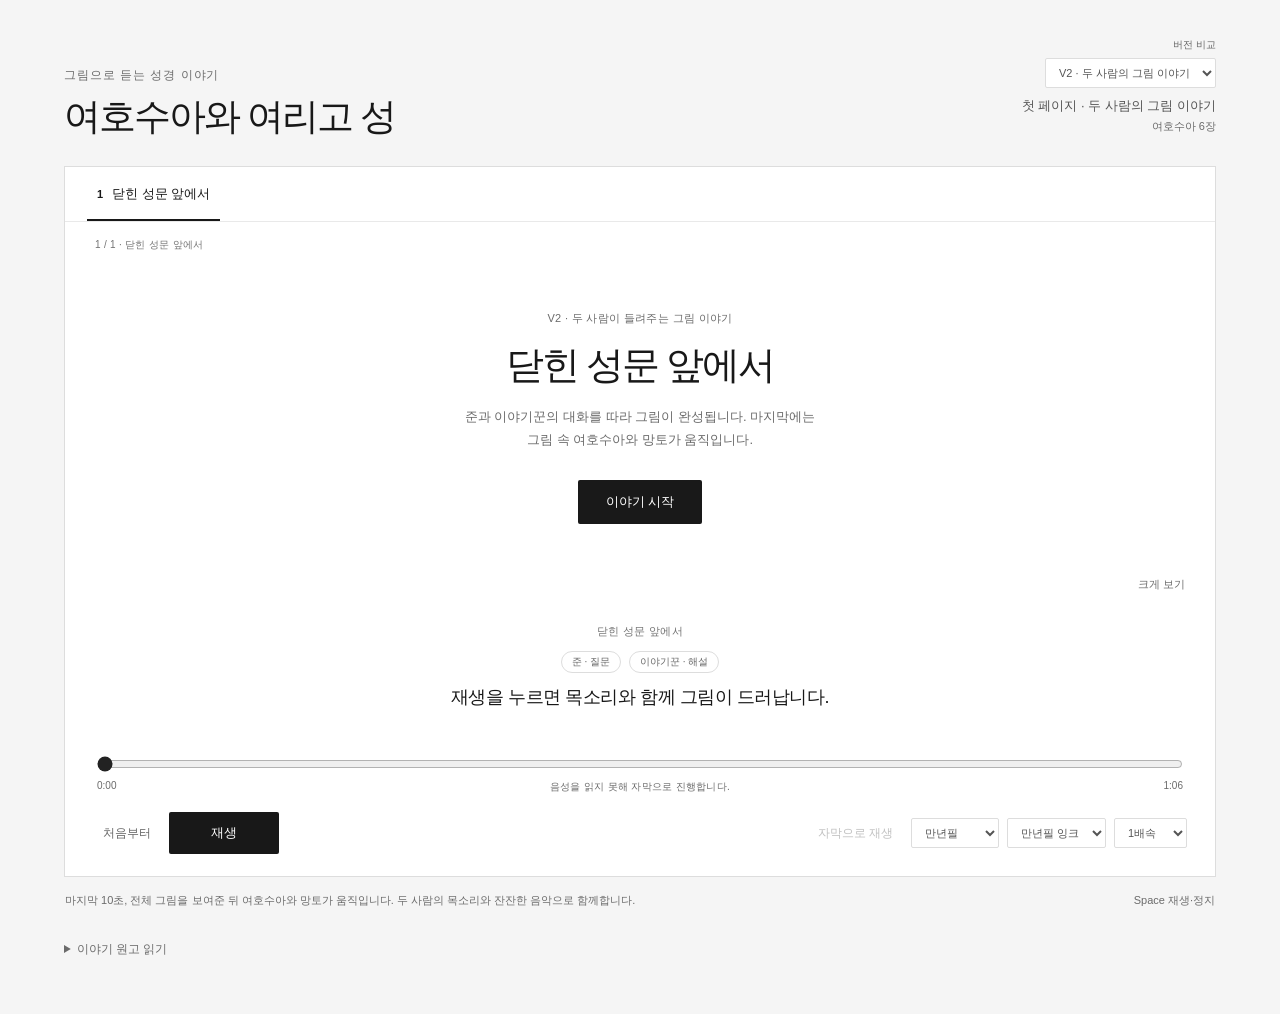
==== index.html @ b448f4a0 "Publish J001 with mobile V2 default and V1 comparison" ====
<!doctype html>
<html lang="ko">
<head>
<meta charset="utf-8"><meta name="viewport" content="width=device-width,initial-scale=1">
<meta http-equiv="refresh" content="0;url=./v2/index.html">
<title>여호수아와 여리고 성 · 그림 이야기</title>
<link rel="icon" href="./favicon.svg" type="image/svg+xml">
<script>location.replace(new URL('./v2/index.html',location.href).href);</script>
</head>
<body><a href="./v2/index.html">그림 이야기 V2 열기</a></body>
</html>
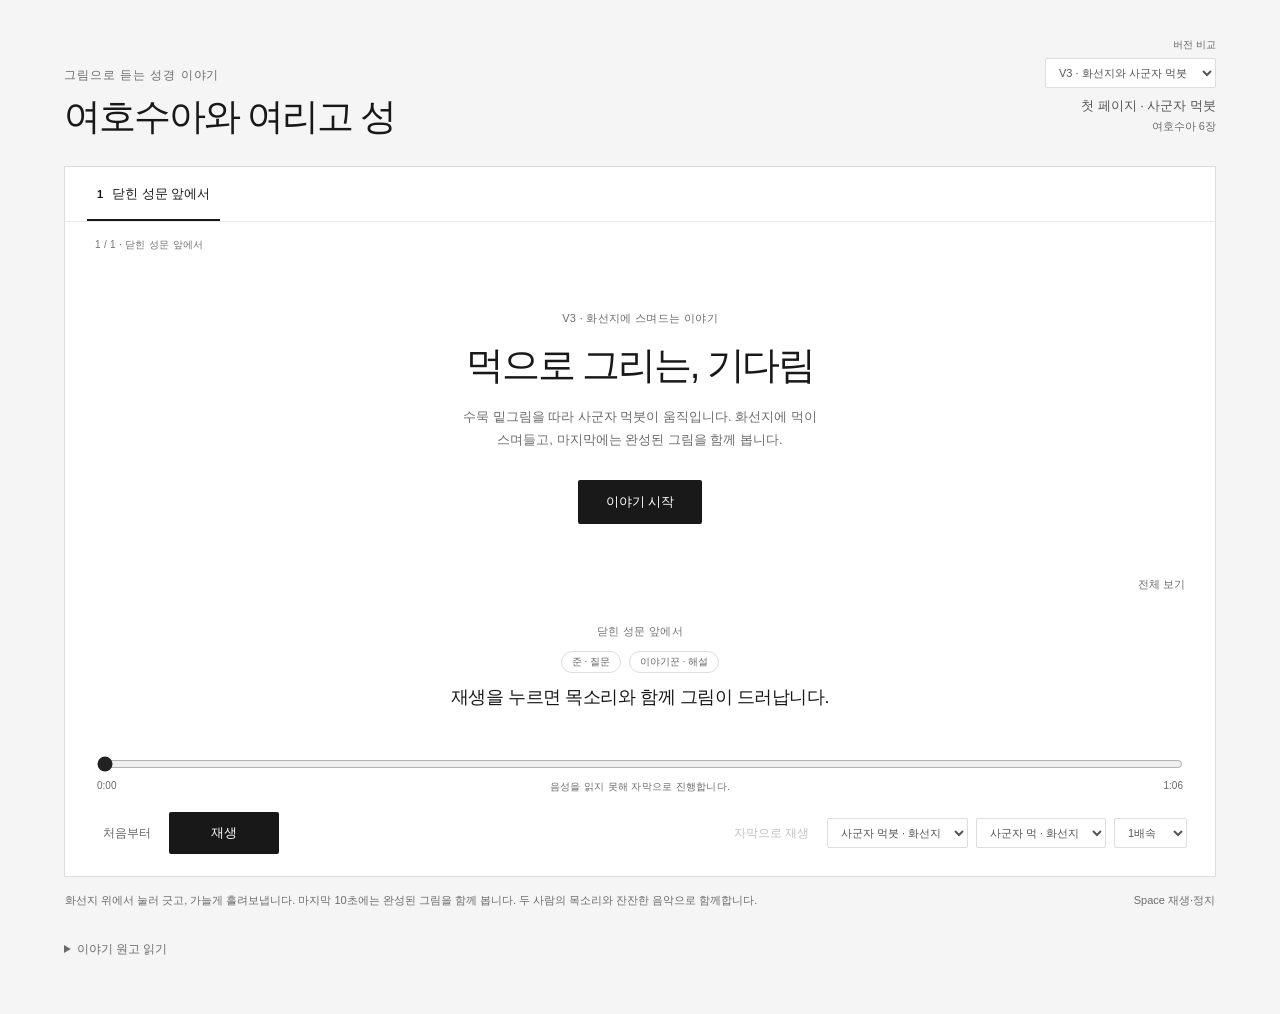
==== commit c25b8540: "Add landscape immersive mobile viewer and default to V3" ====
--- a/index.html
+++ b/index.html
@@ -2,10 +2,10 @@
 <html lang="ko">
 <head>
 <meta charset="utf-8"><meta name="viewport" content="width=device-width,initial-scale=1">
-<meta http-equiv="refresh" content="0;url=./v2/index.html">
+<meta http-equiv="refresh" content="0;url=./v3/index.html">
 <title>여호수아와 여리고 성 · 그림 이야기</title>
 <link rel="icon" href="./favicon.svg" type="image/svg+xml">
-<script>location.replace(new URL('./v2/index.html',location.href).href);</script>
+<script>location.replace(new URL('./v3/index.html',location.href).href);</script>
 </head>
-<body><a href="./v2/index.html">그림 이야기 V2 열기</a></body>
+<body><a href="./v3/index.html">그림 이야기 V3 열기</a></body>
 </html>
